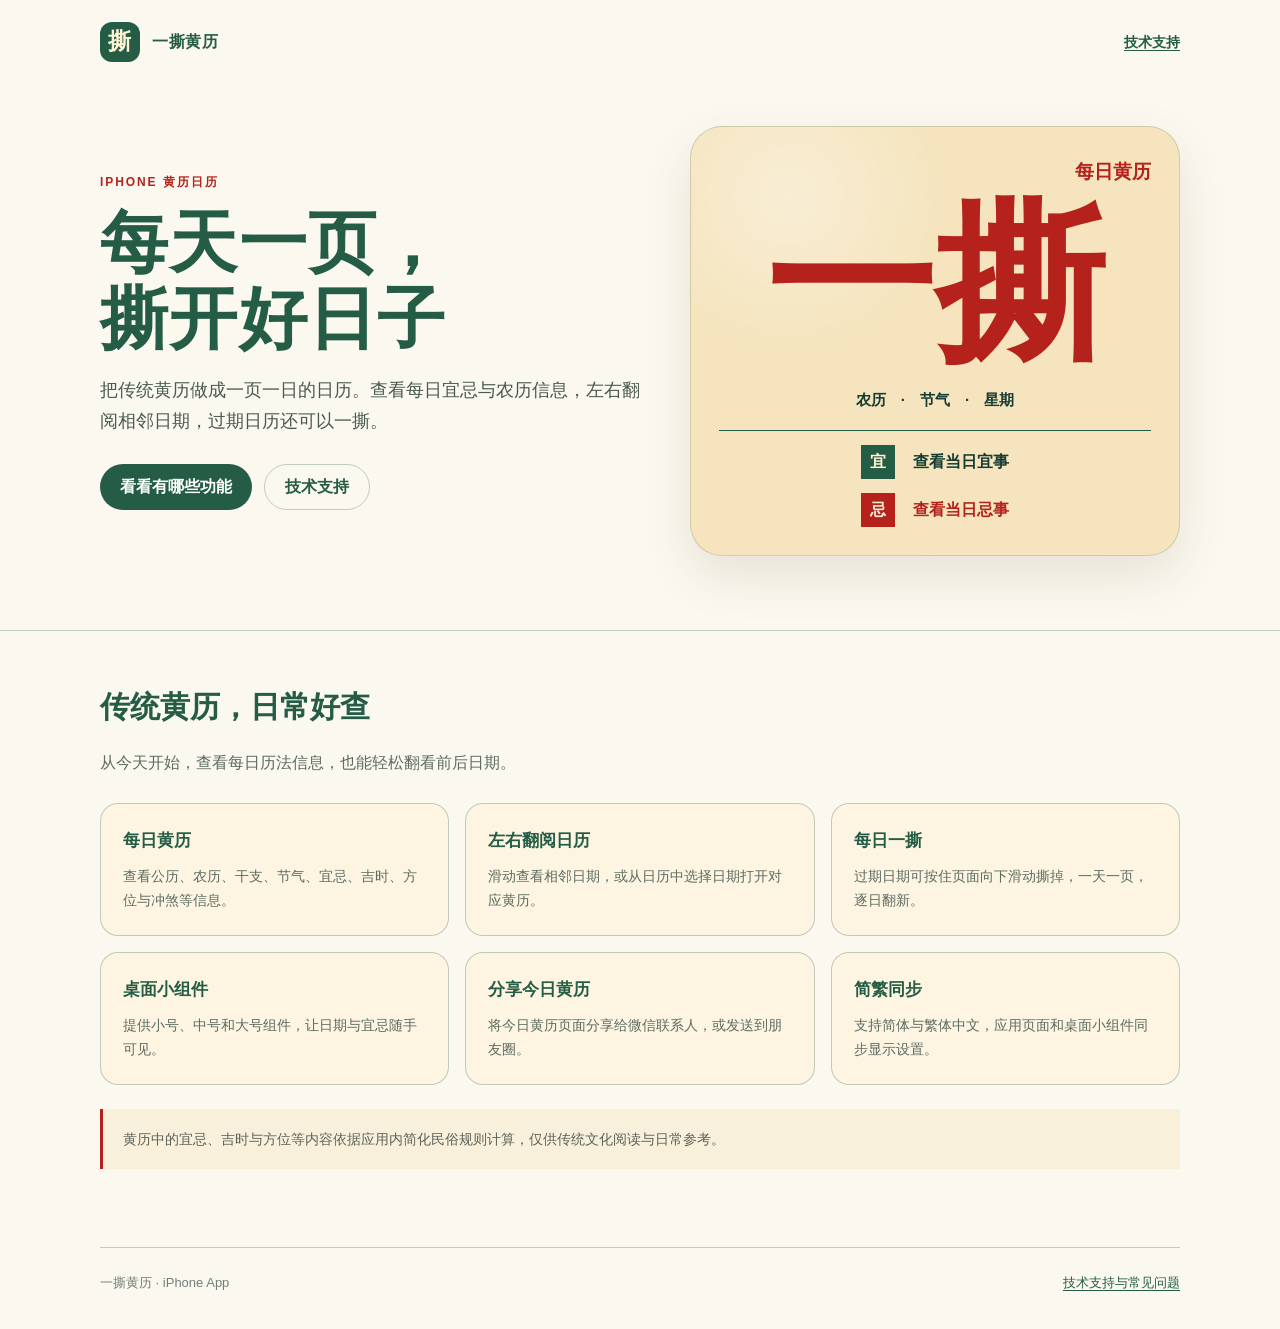
==== index.html @ f8619411 "Create index.html" ====
<!doctype html>
<html lang="zh-CN">
<head>
  <meta charset="utf-8">
  <meta name="viewport" content="width=device-width, initial-scale=1">
  <meta name="description" content="一撕黄历：每日查看农历、宜忌与节气，左右翻阅日期，添加 iPhone 桌面小组件。">
  <meta name="theme-color" content="#fbf8f0">
  <title>一撕黄历｜一页一日，撕开好日子</title>
  <link rel="stylesheet" href="styles.css">
</head>
<body>
  <header class="topbar shell">
    <a class="brand" href="./" aria-label="一撕黄历首页"><span class="brand-mark">撕</span><span>一撕黄历</span></a>
    <a class="nav-link" href="support.html">技术支持</a>
  </header>
  <main>
    <section class="hero shell">
      <div>
        <div class="eyebrow">iPhone 黄历日历</div>
        <h1>每天一页，<br>撕开好日子</h1>
        <p class="lead">把传统黄历做成一页一日的日历。查看每日宜忌与农历信息，左右翻阅相邻日期，过期日历还可以一撕。</p>
        <div class="actions">
          <a class="button" href="#features">看看有哪些功能</a>
          <a class="button secondary" href="support.html">技术支持</a>
        </div>
      </div>
      <div class="paper-card" aria-label="一撕黄历日页样式示意">
        <div class="paper-month">每日黄历</div>
        <div class="paper-day">一撕</div>
        <div class="paper-date">农历　·　节气　·　星期</div>
        <div class="paper-row"><span class="paper-label">宜</span><span>查看当日宜事</span></div>
        <div class="paper-row avoid"><span class="paper-label">忌</span><span>查看当日忌事</span></div>
      </div>
    </section>
    <section class="section" id="features">
      <div class="shell">
        <h2>传统黄历，日常好查</h2>
        <p class="section-intro">从今天开始，查看每日历法信息，也能轻松翻看前后日期。</p>
        <div class="features">
          <article class="feature"><h3>每日黄历</h3><p>查看公历、农历、干支、节气、宜忌、吉时、方位与冲煞等信息。</p></article>
          <article class="feature"><h3>左右翻阅日历</h3><p>滑动查看相邻日期，或从日历中选择日期打开对应黄历。</p></article>
          <article class="feature"><h3>每日一撕</h3><p>过期日期可按住页面向下滑动撕掉，一天一页，逐日翻新。</p></article>
          <article class="feature"><h3>桌面小组件</h3><p>提供小号、中号和大号组件，让日期与宜忌随手可见。</p></article>
          <article class="feature"><h3>分享今日黄历</h3><p>将今日黄历页面分享给微信联系人，或发送到朋友圈。</p></article>
          <article class="feature"><h3>简繁同步</h3><p>支持简体与繁体中文，应用页面和桌面小组件同步显示设置。</p></article>
        </div>
        <p class="note" style="margin-top:24px">黄历中的宜忌、吉时与方位等内容依据应用内简化民俗规则计算，仅供传统文化阅读与日常参考。</p>
      </div>
    </section>
  </main>
  <footer class="footer shell"><span>一撕黄历 · iPhone App</span><a href="support.html">技术支持与常见问题</a></footer>
</body>
</html>
---- styles.css ----
:root {
    color-scheme: light;
    --ink: #173d32;
    --green: #245c45;
    --red: #b5221c;
    --paper: #f5e4bd;
    --paper-light: #fff3d6;
    --line: rgba(36, 92, 69, .28);
    --muted: #68736a;
}
* { box-sizing: border-box; }
html { scroll-behavior: smooth; }
body { margin: 0; color: var(--ink); background: #fbf8f0; font-family: -apple-system, BlinkMacSystemFont, "PingFang SC", "Microsoft YaHei", sans-serif; line-height: 1.75; }
a { color: var(--green); text-decoration-thickness: 1px; text-underline-offset: 3px; }
.shell { width: min(1080px, calc(100% - 40px)); margin: 0 auto; }
.topbar { display:flex; align-items:center; justify-content:space-between; padding:22px 0; }
.brand { display:flex; align-items:center; gap:12px; color:var(--green); text-decoration:none; font-weight:800; letter-spacing:.04em; }
.brand-mark { display:grid; place-items:center; width:40px; height:40px; color:var(--paper-light); background:var(--green); border-radius:12px; font-family: Georgia, serif; font-size:23px; }
.nav-link { font-size:14px; font-weight:700; }
.hero { display:grid; grid-template-columns:1.05fr .95fr; align-items:center; gap:48px; padding:42px 0 74px; }
.eyebrow { color:var(--red); font-weight:800; letter-spacing:.16em; font-size:12px; text-transform:uppercase; }
h1 { margin:12px 0 18px; color:var(--green); font-family: Georgia, "Songti SC", serif; font-size:clamp(40px, 7vw, 68px); line-height:1.12; letter-spacing:.02em; }
.lead { max-width:540px; color:#48594f; font-size:18px; }
.actions { display:flex; flex-wrap:wrap; gap:12px; margin-top:26px; }
.button { display:inline-flex; align-items:center; justify-content:center; min-height:46px; padding:0 20px; border-radius:999px; background:var(--green); color:white; font-weight:700; text-decoration:none; }
.button.secondary { background:transparent; color:var(--green); border:1px solid var(--line); }
.paper-card { position:relative; overflow:hidden; min-height:340px; padding:28px; border:1px solid rgba(36,92,69,.18); border-radius:32px; background:radial-gradient(circle at 20% 16%, rgba(255,255,255,.36), transparent 30%), var(--paper); box-shadow:0 20px 50px rgba(91,72,34,.12); }
.paper-month { text-align:right; color:var(--red); font-family:Georgia,serif; font-size:19px; font-weight:800; }
.paper-day { margin:12px 0 4px; color:var(--red); text-align:center; font-family:Georgia,serif; font-size:clamp(108px, 16vw, 170px); font-weight:900; line-height:1; }
.paper-date { padding:13px 0 16px; border-bottom:1px solid var(--green); text-align:center; font-weight:700; white-space:nowrap; font-size:clamp(12px, 2vw, 15px); }
.paper-row { display:flex; align-items:center; justify-content:center; gap:18px; padding-top:14px; font-weight:750; }
.paper-label { display:grid; place-items:center; width:34px; height:34px; background:var(--green); color:#fff4d6; }
.paper-row.avoid { color:var(--red); }
.paper-row.avoid .paper-label { background:var(--red); }
.section { padding:50px 0 64px; border-top:1px solid var(--line); }
.section h2 { margin:0 0 12px; color:var(--green); font-family:Georgia,"Songti SC",serif; font-size:30px; }
.section-intro { max-width:640px; color:#5d6b62; }
.features { display:grid; grid-template-columns:repeat(3,1fr); gap:16px; margin-top:26px; }
.feature { padding:22px; border:1px solid var(--line); border-radius:18px; background:rgba(255,243,214,.55); }
.feature h3 { margin:0 0 8px; color:var(--green); font-size:17px; }
.feature p { margin:0; color:#5d6b62; font-size:14px; }
.note { padding:18px 20px; border-left:3px solid var(--red); background:rgba(245,228,189,.42); color:#5d6259; font-size:14px; }
.footer { display:flex; justify-content:space-between; gap:18px; padding:24px 0 34px; border-top:1px solid var(--line); color:#718077; font-size:13px; }
.support-hero { padding:42px 0 32px; }
.support-hero h1 { font-size:clamp(36px,6vw,54px); }
.faq { display:grid; gap:14px; margin:28px 0 42px; }
.faq article { padding:20px 22px; border:1px solid var(--line); border-radius:16px; background:#fffdf7; }
.faq h2 { margin:0 0 6px; color:var(--green); font-size:18px; }
.faq p { margin:0; color:#58665e; }
@media (max-width:760px) {
    .shell { width:min(100% - 28px, 560px); }
    .hero { grid-template-columns:1fr; gap:26px; padding:26px 0 48px; }
    .paper-card { min-height:290px; padding:22px; }
    .paper-day { font-size:clamp(112px, 34vw, 160px); }
    .features { grid-template-columns:1fr; }
    .section { padding:38px 0 46px; }
    .footer { flex-direction:column; }
}
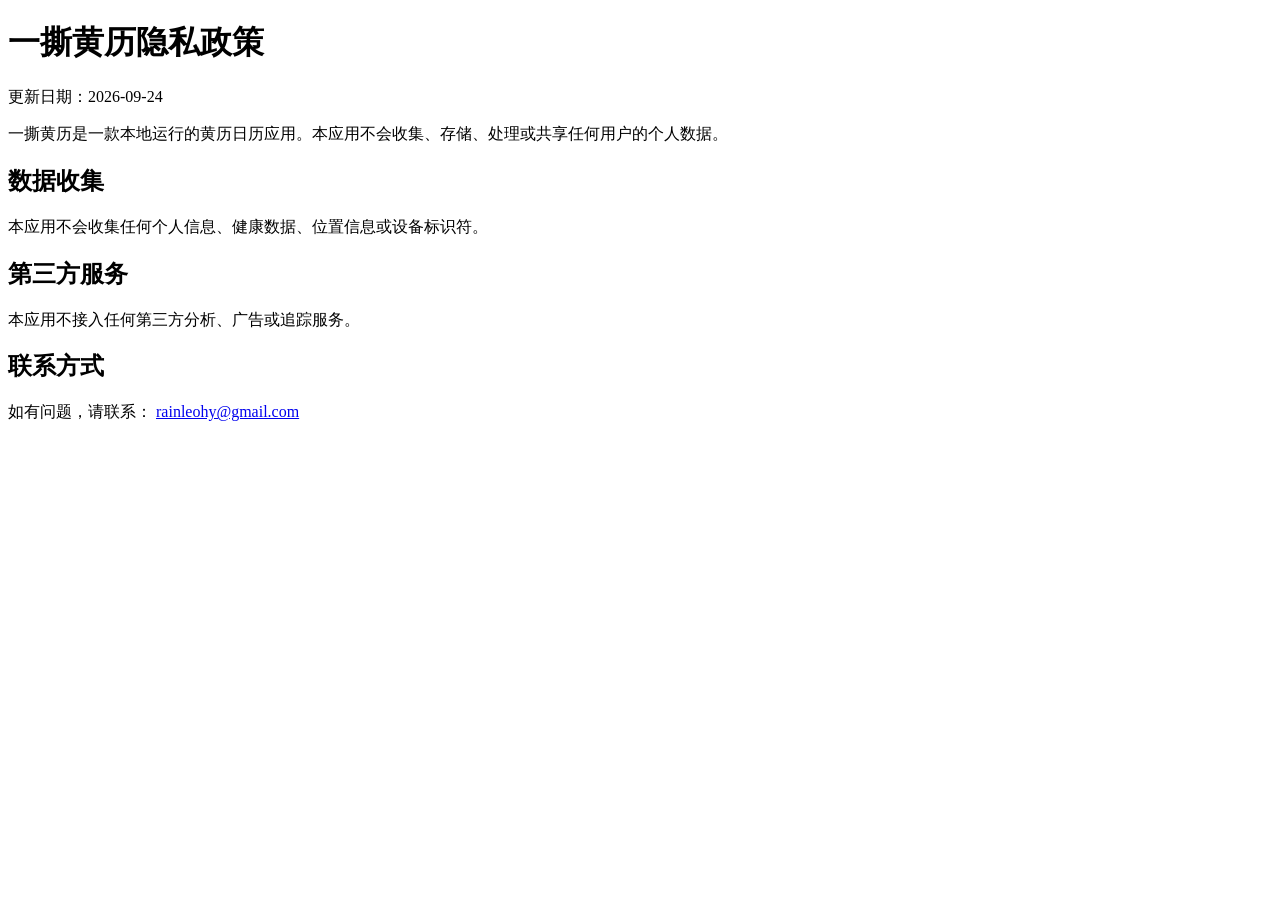
==== commit 408b149e: "Update index.html" ====
--- a/index.html
+++ b/index.html
@@ -3,51 +3,17 @@
 <head>
   <meta charset="utf-8">
   <meta name="viewport" content="width=device-width, initial-scale=1">
-  <meta name="description" content="一撕黄历：每日查看农历、宜忌与节气，左右翻阅日期，添加 iPhone 桌面小组件。">
-  <meta name="theme-color" content="#fbf8f0">
-  <title>一撕黄历｜一页一日，撕开好日子</title>
-  <link rel="stylesheet" href="styles.css">
+  <title>一撕黄历隐私政策</title>
 </head>
 <body>
-  <header class="topbar shell">
-    <a class="brand" href="./" aria-label="一撕黄历首页"><span class="brand-mark">撕</span><span>一撕黄历</span></a>
-    <a class="nav-link" href="support.html">技术支持</a>
-  </header>
-  <main>
-    <section class="hero shell">
-      <div>
-        <div class="eyebrow">iPhone 黄历日历</div>
-        <h1>每天一页，<br>撕开好日子</h1>
-        <p class="lead">把传统黄历做成一页一日的日历。查看每日宜忌与农历信息，左右翻阅相邻日期，过期日历还可以一撕。</p>
-        <div class="actions">
-          <a class="button" href="#features">看看有哪些功能</a>
-          <a class="button secondary" href="support.html">技术支持</a>
-        </div>
-      </div>
-      <div class="paper-card" aria-label="一撕黄历日页样式示意">
-        <div class="paper-month">每日黄历</div>
-        <div class="paper-day">一撕</div>
-        <div class="paper-date">农历　·　节气　·　星期</div>
-        <div class="paper-row"><span class="paper-label">宜</span><span>查看当日宜事</span></div>
-        <div class="paper-row avoid"><span class="paper-label">忌</span><span>查看当日忌事</span></div>
-      </div>
-    </section>
-    <section class="section" id="features">
-      <div class="shell">
-        <h2>传统黄历，日常好查</h2>
-        <p class="section-intro">从今天开始，查看每日历法信息，也能轻松翻看前后日期。</p>
-        <div class="features">
-          <article class="feature"><h3>每日黄历</h3><p>查看公历、农历、干支、节气、宜忌、吉时、方位与冲煞等信息。</p></article>
-          <article class="feature"><h3>左右翻阅日历</h3><p>滑动查看相邻日期，或从日历中选择日期打开对应黄历。</p></article>
-          <article class="feature"><h3>每日一撕</h3><p>过期日期可按住页面向下滑动撕掉，一天一页，逐日翻新。</p></article>
-          <article class="feature"><h3>桌面小组件</h3><p>提供小号、中号和大号组件，让日期与宜忌随手可见。</p></article>
-          <article class="feature"><h3>分享今日黄历</h3><p>将今日黄历页面分享给微信联系人，或发送到朋友圈。</p></article>
-          <article class="feature"><h3>简繁同步</h3><p>支持简体与繁体中文，应用页面和桌面小组件同步显示设置。</p></article>
-        </div>
-        <p class="note" style="margin-top:24px">黄历中的宜忌、吉时与方位等内容依据应用内简化民俗规则计算，仅供传统文化阅读与日常参考。</p>
-      </div>
-    </section>
-  </main>
-  <footer class="footer shell"><span>一撕黄历 · iPhone App</span><a href="support.html">技术支持与常见问题</a></footer>
+  <h1>一撕黄历隐私政策</h1>
+  <p>更新日期：2026-09-24</p>
+  <p>一撕黄历是一款本地运行的黄历日历应用。本应用不会收集、存储、处理或共享任何用户的个人数据。</p>
+  <h2>数据收集</h2>
+  <p>本应用不会收集任何个人信息、健康数据、位置信息或设备标识符。</p>
+  <h2>第三方服务</h2>
+  <p>本应用不接入任何第三方分析、广告或追踪服务。</p>
+  <h2>联系方式</h2>
+  <p>如有问题，请联系： <a href="mailto:rainleohy@gmail.com">rainleohy@gmail.com</a></p>
 </body>
 </html>
